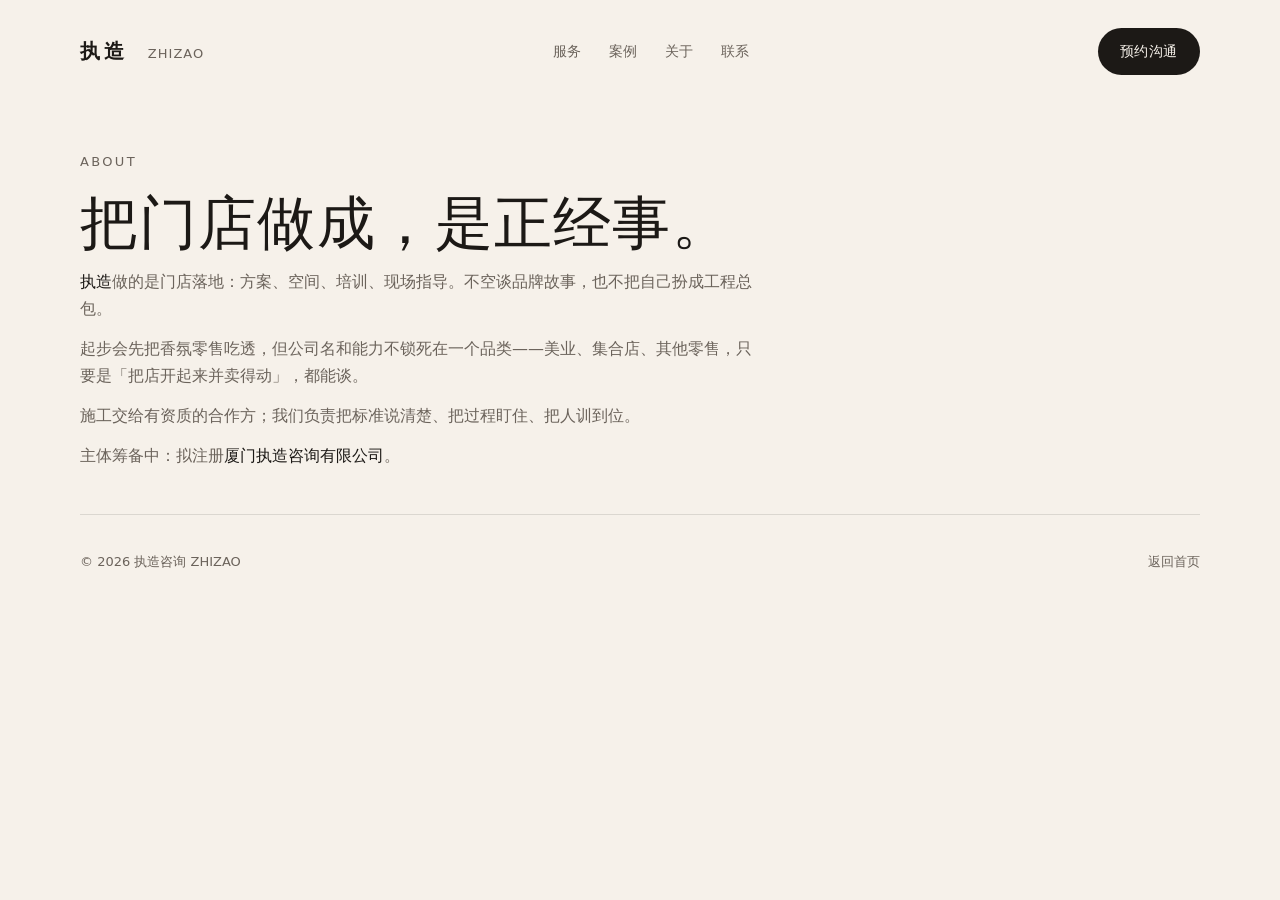
==== about/index.html @ ed257aa4 "feat: add about, contact pages and site styles" ====
<!DOCTYPE html>
<html lang="zh-CN">
<head>
  <meta charset="UTF-8" />
  <meta name="viewport" content="width=device-width, initial-scale=1" />
  <title>关于执造 · 执造咨询</title>
  <link rel="stylesheet" href="/css/site.css" />
</head>
<body>
  <div class="wrap">
    <header>
      <a class="logo" href="/">执造 <span>ZHIZAO</span></a>
      <nav>
        <a href="/#services">服务</a>
        <a href="/#cases">案例</a>
        <a href="/about/">关于</a>
        <a href="/contact/">联系</a>
      </nav>
      <a class="btn" href="/contact/">预约沟通</a>
    </header>

    <section class="page-hero">
      <div class="section-title">ABOUT</div>
      <h1>把门店做成，是正经事。</h1>
      <div class="prose">
        <p><strong>执造</strong>做的是门店落地：方案、空间、培训、现场指导。不空谈品牌故事，也不把自己扮成工程总包。</p>
        <p>起步会先把香氛零售吃透，但公司名和能力不锁死在一个品类——美业、集合店、其他零售，只要是「把店开起来并卖得动」，都能谈。</p>
        <p>施工交给有资质的合作方；我们负责把标准说清楚、把过程盯住、把人训到位。</p>
        <p>主体筹备中：拟注册<strong>厦门执造咨询有限公司</strong>。</p>
      </div>
    </section>

    <footer>
      <div>© 2026 执造咨询 ZHIZAO</div>
      <div><a href="/">返回首页</a></div>
    </footer>
  </div>
</body>
</html>
---- css/site.css ----
:root {
  --bg: #f6f1ea;
  --ink: #1c1916;
  --muted: #6b635b;
  --line: rgba(28, 25, 22, 0.12);
  --card: #fffdf9;
  --accent: #8a6a4a;
}
* { box-sizing: border-box; margin: 0; padding: 0; }
body {
  font-family: "PingFang SC", "Hiragino Sans GB", "Microsoft YaHei", system-ui, sans-serif;
  background: var(--bg);
  color: var(--ink);
  line-height: 1.65;
}
a { color: inherit; text-decoration: none; }
.wrap { width: min(1120px, calc(100% - 40px)); margin: 0 auto; }
header {
  display: flex; justify-content: space-between; align-items: center;
  padding: 28px 0;
}
.logo { font-size: 20px; letter-spacing: 0.18em; font-weight: 600; }
.logo span { color: var(--muted); font-weight: 400; letter-spacing: 0.08em; font-size: 13px; margin-left: 10px; }
nav { display: flex; gap: 28px; font-size: 14px; color: var(--muted); }
nav a:hover { color: var(--ink); }
.btn {
  display: inline-block; background: var(--ink); color: #f7f2eb;
  padding: 12px 22px; border-radius: 999px; font-size: 14px; letter-spacing: 0.04em;
  border: none; cursor: pointer;
}
.btn.ghost { background: transparent; color: var(--ink); border: 1px solid var(--line); }
.hero {
  display: grid; grid-template-columns: 1.05fr 0.95fr; gap: 48px;
  align-items: end; padding: 40px 0 72px;
}
.eyebrow {
  font-size: 12px; letter-spacing: 0.22em; text-transform: uppercase;
  color: var(--accent); margin-bottom: 18px;
}
h1 {
  font-size: clamp(36px, 5vw, 58px); line-height: 1.12; font-weight: 560;
  letter-spacing: 0.02em; margin-bottom: 22px;
}
.lead { font-size: 17px; color: var(--muted); max-width: 34em; margin-bottom: 32px; }
.hero-actions { display: flex; gap: 12px; flex-wrap: wrap; }
.hero-visual {
  border-radius: 22px; overflow: hidden; aspect-ratio: 4 / 5;
  background:
    linear-gradient(160deg, rgba(28,25,22,0.18), rgba(28,25,22,0.45)),
    url("/hero.png") center/cover no-repeat,
    linear-gradient(145deg, #d8c4ad, #9a7d62);
  box-shadow: 0 30px 60px rgba(28, 25, 22, 0.12);
  position: relative;
}
.hero-visual .cap {
  position: absolute; left: 20px; right: 20px; bottom: 20px;
  background: rgba(255,253,249,0.92); border-radius: 14px;
  padding: 14px 16px; font-size: 13px; color: var(--muted);
}
.hero-visual .cap strong { display: block; color: var(--ink); font-size: 14px; margin-bottom: 2px; }
section { padding: 28px 0 72px; }
.section-title { font-size: 13px; letter-spacing: 0.18em; color: var(--muted); margin-bottom: 18px; }
h2 {
  font-size: clamp(28px, 3.4vw, 40px); font-weight: 560; letter-spacing: 0.02em;
  margin-bottom: 36px; max-width: 14em;
}
.services { display: grid; grid-template-columns: repeat(4, 1fr); gap: 16px; }
.card {
  background: var(--card); border: 1px solid var(--line); border-radius: 18px;
  padding: 22px 20px 24px; min-height: 180px;
}
.num { font-size: 12px; color: var(--accent); letter-spacing: 0.16em; margin-bottom: 28px; }
.card h3 { font-size: 20px; font-weight: 560; margin-bottom: 10px; }
.card p { font-size: 14px; color: var(--muted); }
.cases {
  display: grid; grid-template-columns: 1.4fr 1fr; grid-template-rows: 1fr 1fr; gap: 16px;
}
.case {
  border-radius: 18px; overflow: hidden; min-height: 220px; position: relative;
  border: 1px solid var(--line);
}
.case.tall { grid-row: span 2; min-height: 460px; }
.case .bg { position: absolute; inset: 0; background: var(--case-bg); }
.case .meta { position: absolute; left: 18px; right: 18px; bottom: 18px; color: #f7f2eb; }
.case .tag { font-size: 11px; letter-spacing: 0.14em; opacity: 0.8; margin-bottom: 8px; }
.case h3 { font-size: 22px; font-weight: 560; margin-bottom: 6px; }
.case p { font-size: 13px; opacity: 0.85; }
.process {
  display: grid; grid-template-columns: repeat(3, 1fr); gap: 18px;
  border-top: 1px solid var(--line); padding-top: 28px;
}
.step h3 { font-size: 18px; margin-bottom: 8px; }
.step p { font-size: 14px; color: var(--muted); }
.cta {
  background: var(--ink); color: #f7f2eb; border-radius: 28px; padding: 48px 40px;
  display: flex; justify-content: space-between; align-items: center; gap: 24px;
}
.cta h2 { color: #f7f2eb; margin: 0; max-width: none; }
.cta p { color: rgba(247,242,235,0.7); margin-top: 10px; font-size: 15px; }
.cta .btn { background: #f7f2eb; color: var(--ink); }
.page-hero { padding: 48px 0 24px; }
.page-hero h1 { margin-bottom: 14px; }
.prose { max-width: 42em; color: var(--muted); font-size: 16px; }
.prose p + p { margin-top: 14px; }
.prose strong { color: var(--ink); font-weight: 560; }
.form {
  margin-top: 28px; display: grid; gap: 14px; max-width: 520px;
}
.form label { font-size: 13px; color: var(--muted); display: grid; gap: 6px; }
.form input, .form textarea, .form select {
  width: 100%; padding: 12px 14px; border-radius: 12px;
  border: 1px solid var(--line); background: var(--card); color: var(--ink);
  font: inherit;
}
.form textarea { min-height: 120px; resize: vertical; }
.note { font-size: 13px; color: var(--muted); margin-top: 10px; }
footer {
  padding: 36px 0 48px; display: flex; justify-content: space-between; gap: 16px;
  color: var(--muted); font-size: 13px; border-top: 1px solid var(--line); margin-top: 20px;
}
@media (max-width: 900px) {
  nav { display: none; }
  .hero, .services, .process { grid-template-columns: 1fr; }
  .cases { grid-template-columns: 1fr; }
  .case.tall { grid-row: auto; min-height: 300px; }
  .hero-visual { aspect-ratio: 16 / 11; }
  .cta { flex-direction: column; align-items: flex-start; padding: 32px 24px; }
  footer { flex-direction: column; }
}
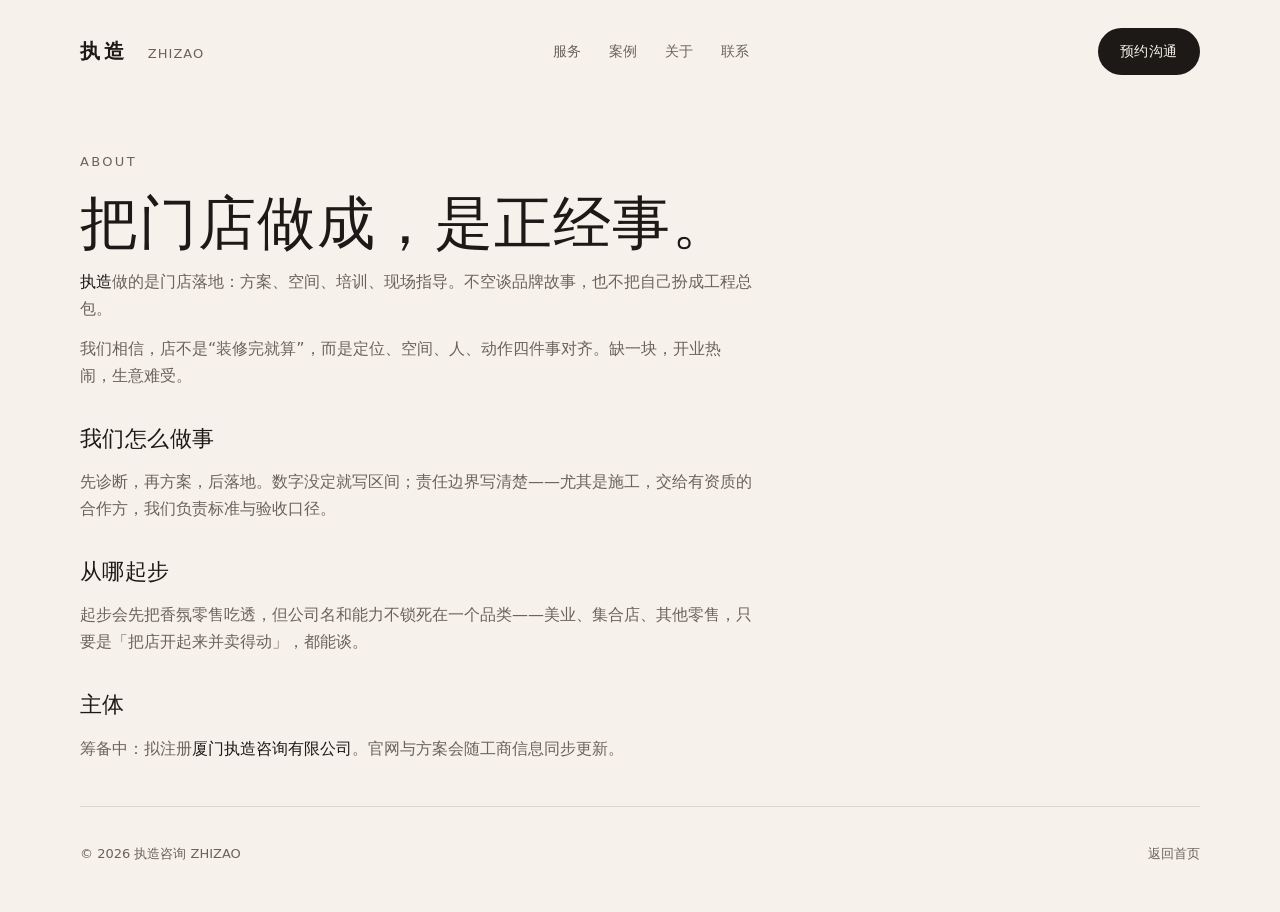
==== commit 4a002186: "Deploy enriched zhizao website (FAQ, audience, services detail)" ====
--- a/about/index.html
+++ b/about/index.html
@@ -24,9 +24,13 @@
       <h1>把门店做成，是正经事。</h1>
       <div class="prose">
         <p><strong>执造</strong>做的是门店落地：方案、空间、培训、现场指导。不空谈品牌故事，也不把自己扮成工程总包。</p>
+        <p>我们相信，店不是“装修完就算”，而是定位、空间、人、动作四件事对齐。缺一块，开业热闹，生意难受。</p>
+        <h2>我们怎么做事</h2>
+        <p>先诊断，再方案，后落地。数字没定就写区间；责任边界写清楚——尤其是施工，交给有资质的合作方，我们负责标准与验收口径。</p>
+        <h2>从哪起步</h2>
         <p>起步会先把香氛零售吃透，但公司名和能力不锁死在一个品类——美业、集合店、其他零售，只要是「把店开起来并卖得动」，都能谈。</p>
-        <p>施工交给有资质的合作方；我们负责把标准说清楚、把过程盯住、把人训到位。</p>
-        <p>主体筹备中：拟注册<strong>厦门执造咨询有限公司</strong>。</p>
+        <h2>主体</h2>
+        <p>筹备中：拟注册<strong>厦门执造咨询有限公司</strong>。官网与方案会随工商信息同步更新。</p>
       </div>
     </section>
 
--- a/css/site.css
+++ b/css/site.css
@@ -47,7 +47,6 @@
   border-radius: 22px; overflow: hidden; aspect-ratio: 4 / 5;
   background:
     linear-gradient(160deg, rgba(28,25,22,0.18), rgba(28,25,22,0.45)),
-    url("/hero.png") center/cover no-repeat,
     linear-gradient(145deg, #d8c4ad, #9a7d62);
   box-shadow: 0 30px 60px rgba(28, 25, 22, 0.12);
   position: relative;
@@ -62,16 +61,22 @@
 .section-title { font-size: 13px; letter-spacing: 0.18em; color: var(--muted); margin-bottom: 18px; }
 h2 {
   font-size: clamp(28px, 3.4vw, 40px); font-weight: 560; letter-spacing: 0.02em;
-  margin-bottom: 36px; max-width: 14em;
+  margin-bottom: 36px; max-width: 16em;
 }
 .services { display: grid; grid-template-columns: repeat(4, 1fr); gap: 16px; }
 .card {
   background: var(--card); border: 1px solid var(--line); border-radius: 18px;
   padding: 22px 20px 24px; min-height: 180px;
 }
+.card.detail { min-height: 0; }
 .num { font-size: 12px; color: var(--accent); letter-spacing: 0.16em; margin-bottom: 28px; }
 .card h3 { font-size: 20px; font-weight: 560; margin-bottom: 10px; }
 .card p { font-size: 14px; color: var(--muted); }
+.card ul { margin-top: 12px; padding-left: 18px; color: var(--muted); font-size: 13px; }
+.card li + li { margin-top: 6px; }
+.audience {
+  display: grid; grid-template-columns: repeat(3, 1fr); gap: 16px;
+}
 .cases {
   display: grid; grid-template-columns: 1.4fr 1fr; grid-template-rows: 1fr 1fr; gap: 16px;
 }
@@ -91,6 +96,13 @@
 }
 .step h3 { font-size: 18px; margin-bottom: 8px; }
 .step p { font-size: 14px; color: var(--muted); }
+.faq { display: grid; gap: 14px; max-width: 720px; }
+.faq details {
+  background: var(--card); border: 1px solid var(--line); border-radius: 14px;
+  padding: 16px 18px;
+}
+.faq summary { cursor: pointer; font-weight: 560; }
+.faq p { margin-top: 10px; color: var(--muted); font-size: 14px; }
 .cta {
   background: var(--ink); color: #f7f2eb; border-radius: 28px; padding: 48px 40px;
   display: flex; justify-content: space-between; align-items: center; gap: 24px;
@@ -103,6 +115,7 @@
 .prose { max-width: 42em; color: var(--muted); font-size: 16px; }
 .prose p + p { margin-top: 14px; }
 .prose strong { color: var(--ink); font-weight: 560; }
+.prose h2 { font-size: 22px; margin: 32px 0 12px; max-width: none; color: var(--ink); }
 .form {
   margin-top: 28px; display: grid; gap: 14px; max-width: 520px;
 }
@@ -114,13 +127,21 @@
 }
 .form textarea { min-height: 120px; resize: vertical; }
 .note { font-size: 13px; color: var(--muted); margin-top: 10px; }
+.contact-grid {
+  display: grid; grid-template-columns: 1fr 1fr; gap: 28px; margin-top: 28px; align-items: start;
+}
+.contact-card {
+  background: var(--card); border: 1px solid var(--line); border-radius: 18px; padding: 22px;
+}
+.contact-card h3 { margin-bottom: 8px; }
+.contact-card p { color: var(--muted); font-size: 14px; }
 footer {
   padding: 36px 0 48px; display: flex; justify-content: space-between; gap: 16px;
   color: var(--muted); font-size: 13px; border-top: 1px solid var(--line); margin-top: 20px;
 }
 @media (max-width: 900px) {
   nav { display: none; }
-  .hero, .services, .process { grid-template-columns: 1fr; }
+  .hero, .services, .process, .audience, .contact-grid { grid-template-columns: 1fr; }
   .cases { grid-template-columns: 1fr; }
   .case.tall { grid-row: auto; min-height: 300px; }
   .hero-visual { aspect-ratio: 16 / 11; }
